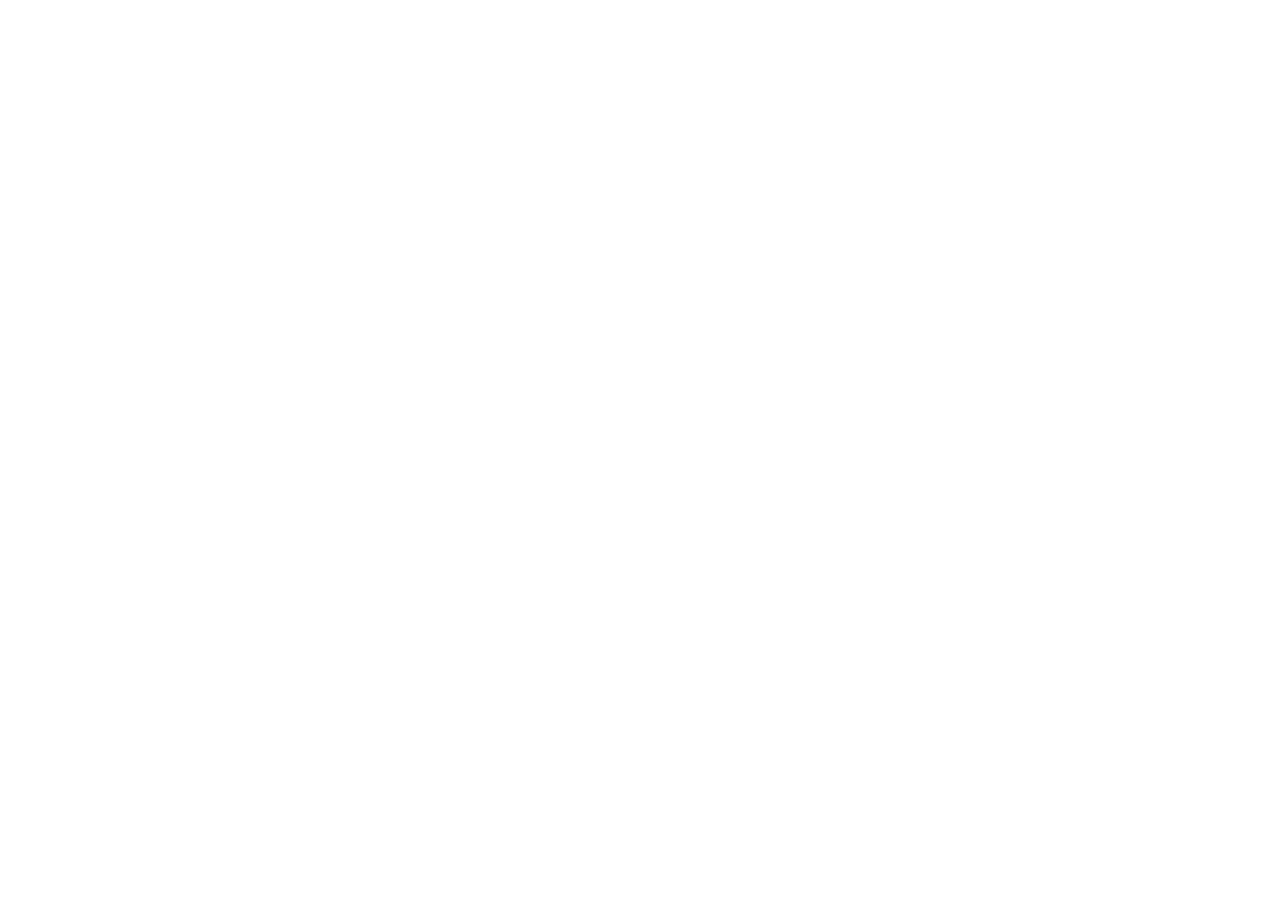
==== Formulario De Matricula/index.html @ e4a41811 "setting up environment" ====
<!DOCTYPE html>
<html lang="en">
  <head>
    <meta charset="UTF-8" />
    <meta name="viewport" content="width=device-width, initial-scale=1.0" />
    <title>Estrelas do Amanhã</title>
    <link rel="preconnect" href="https://fonts.googleapis.com" />
    <link rel="preconnect" href="https://fonts.gstatic.com" crossorigin />
    <link
      href="https://fonts.googleapis.com/css2?family=Alice&family=Asap:ital,wght@0,100..900;1,100..900&family=IBM+Plex+Mono:ital,wght@0,100;0,200;0,300;0,400;0,500;0,600;0,700;1,100;1,200;1,300;1,400;1,500;1,600;1,700&family=Inconsolata:wght@200..900&family=Maven+Pro:wght@400..900&family=Open+Sans:ital,wght@0,300..800;1,300..800&family=Roboto+Condensed:ital,wght@0,100..900;1,100..900&display=swap"
      rel="stylesheet"
    />
    <link rel="stylesheet" href="styles/index.css" />
  </head>
  <body></body>
</html>
---- Formulario De Matricula/styles/index.css ----
@import url(global.css);
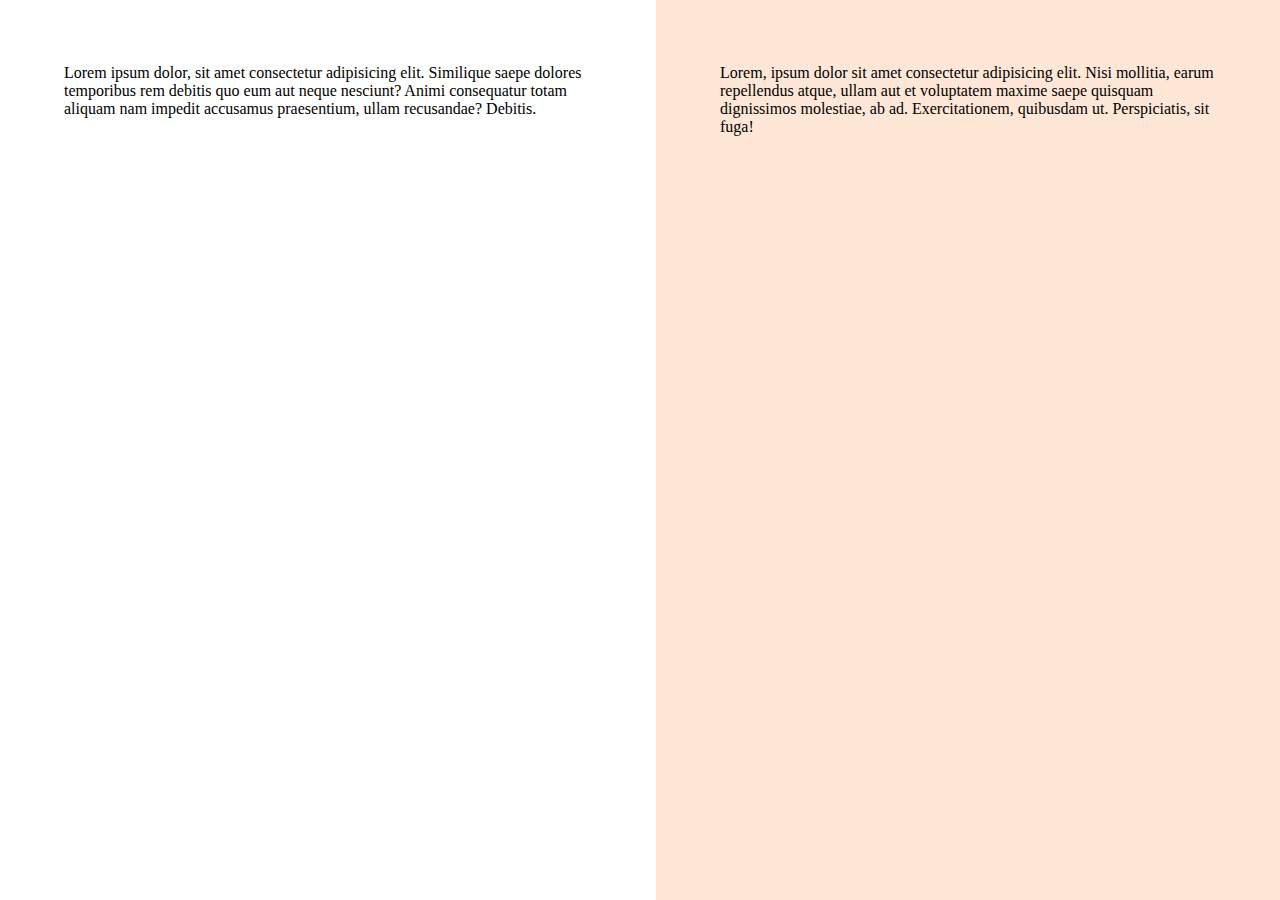
==== commit 6f4db626: "layout css" ====
--- a/Formulario De Matricula/index.html
+++ b/Formulario De Matricula/index.html
@@ -12,5 +12,25 @@
     />
     <link rel="stylesheet" href="styles/index.css" />
   </head>
-  <body></body>
+  <body>
+    <div id="app">
+      <main>
+        <div class="main-container">
+          Lorem ipsum dolor, sit amet consectetur adipisicing elit. Similique
+          saepe dolores temporibus rem debitis quo eum aut neque nesciunt? Animi
+          consequatur totam aliquam nam impedit accusamus praesentium, ullam
+          recusandae? Debitis.
+        </div>
+      </main>
+
+      <aside>
+        <div class="aside-container">
+          Lorem, ipsum dolor sit amet consectetur adipisicing elit. Nisi
+          mollitia, earum repellendus atque, ullam aut et voluptatem maxime
+          saepe quisquam dignissimos molestiae, ab ad. Exercitationem, quibusdam
+          ut. Perspiciatis, sit fuga!
+        </div>
+      </aside>
+    </div>
+  </body>
 </html>
--- a/Formulario De Matricula/styles/index.css
+++ b/Formulario De Matricula/styles/index.css
@@ -1 +1,2 @@
 @import url(global.css);
+@import url(layout.css);
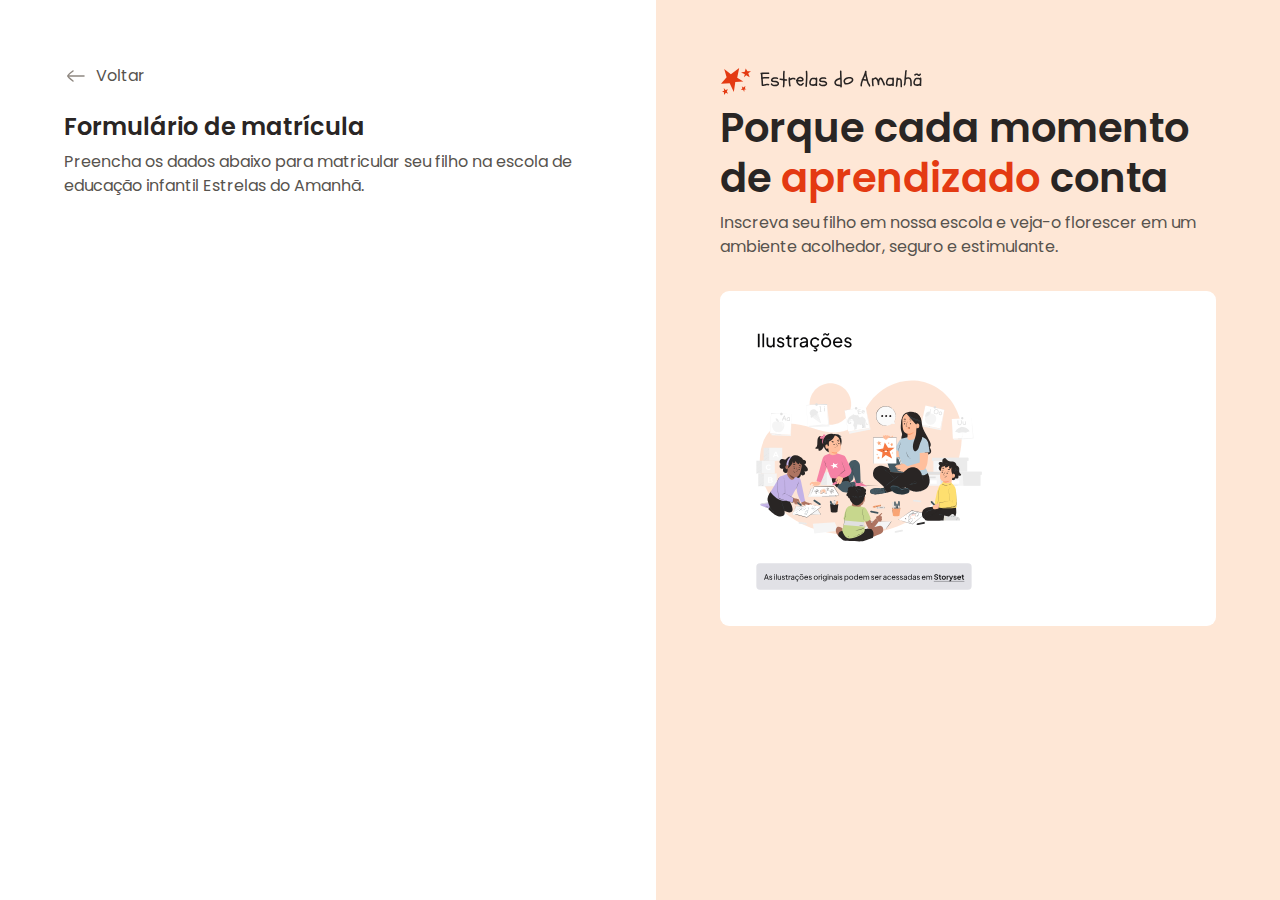
==== commit b36f19b1: "Conteúdo aside e conteúdo inicial do main" ====
--- a/Formulario De Matricula/index.html
+++ b/Formulario De Matricula/index.html
@@ -6,8 +6,10 @@
     <title>Estrelas do Amanhã</title>
     <link rel="preconnect" href="https://fonts.googleapis.com" />
     <link rel="preconnect" href="https://fonts.gstatic.com" crossorigin />
+    <link rel="preconnect" href="https://fonts.googleapis.com" />
+    <link rel="preconnect" href="https://fonts.gstatic.com" crossorigin />
     <link
-      href="https://fonts.googleapis.com/css2?family=Alice&family=Asap:ital,wght@0,100..900;1,100..900&family=IBM+Plex+Mono:ital,wght@0,100;0,200;0,300;0,400;0,500;0,600;0,700;1,100;1,200;1,300;1,400;1,500;1,600;1,700&family=Inconsolata:wght@200..900&family=Maven+Pro:wght@400..900&family=Open+Sans:ital,wght@0,300..800;1,300..800&family=Roboto+Condensed:ital,wght@0,100..900;1,100..900&display=swap"
+      href="https://fonts.googleapis.com/css2?family=Alice&family=Asap:ital,wght@0,100..900;1,100..900&family=IBM+Plex+Mono:ital,wght@0,100;0,200;0,300;0,400;0,500;0,600;0,700;1,100;1,200;1,300;1,400;1,500;1,600;1,700&family=Inconsolata:wght@200..900&family=Maven+Pro:wght@400..900&family=Open+Sans:ital,wght@0,300..800;1,300..800&family=Poppins:ital,wght@0,100;0,200;0,300;0,400;0,500;0,600;0,700;0,800;0,900;1,100;1,200;1,300;1,400;1,500;1,600;1,700;1,800;1,900&family=Roboto+Condensed:ital,wght@0,100..900;1,100..900&display=swap"
       rel="stylesheet"
     />
     <link rel="stylesheet" href="styles/index.css" />
@@ -16,19 +18,41 @@
     <div id="app">
       <main>
         <div class="main-container">
-          Lorem ipsum dolor, sit amet consectetur adipisicing elit. Similique
-          saepe dolores temporibus rem debitis quo eum aut neque nesciunt? Animi
-          consequatur totam aliquam nam impedit accusamus praesentium, ullam
-          recusandae? Debitis.
+          <div class="back">
+            <img src="assets/icons/arrow-left-02.svg" alt="Ícone de voltar" />
+            <span>Voltar</span>
+          </div>
+
+          <h1>Formulário de matrícula</h1>
+          <p>
+            Preencha os dados abaixo para matricular seu filho na escola de
+            educação infantil Estrelas do Amanhã.
+          </p>
         </div>
       </main>
 
       <aside>
         <div class="aside-container">
-          Lorem, ipsum dolor sit amet consectetur adipisicing elit. Nisi
-          mollitia, earum repellendus atque, ullam aut et voluptatem maxime
-          saepe quisquam dignissimos molestiae, ab ad. Exercitationem, quibusdam
-          ut. Perspiciatis, sit fuga!
+          <header>
+            <img
+              src="assets/Frame 48095956.svg"
+              alt="Logo estrelas do amanhã"
+            />
+            <h2>
+              Porque cada momento de
+              <span>aprendizado </span>
+              conta
+            </h2>
+            <p>
+              Inscreva seu filho em nossa escola e veja-o florescer em um
+              ambiente acolhedor, seguro e estimulante.
+            </p>
+          </header>
+
+          <img
+            src="assets/Ilustrações.svg"
+            alt="Ilustração de uma professora com uma crianças prestando atenção"
+          />
         </div>
       </aside>
     </div>
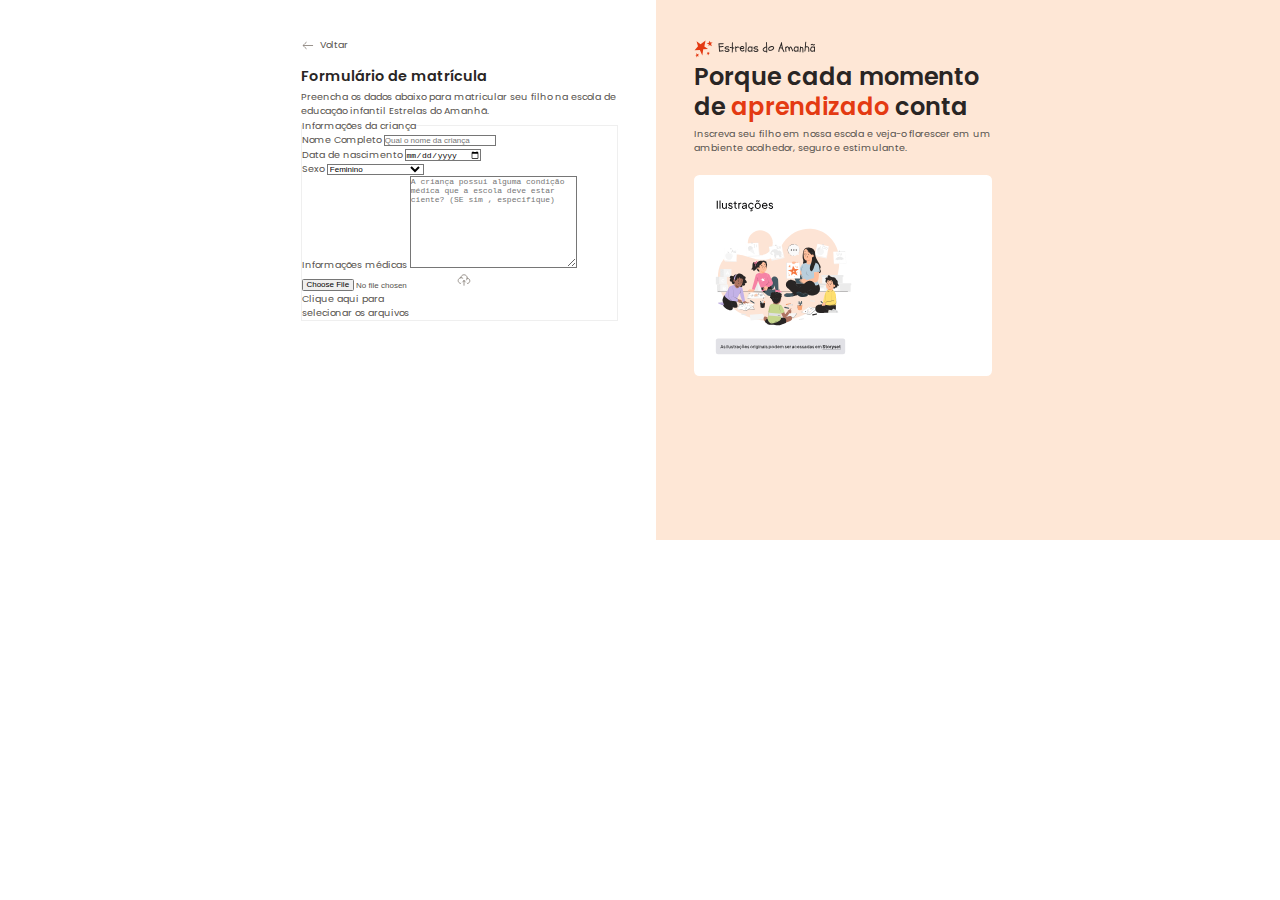
==== commit 3585e6c5: "Iniciando o formulario" ====
--- a/Formulario De Matricula/index.html
+++ b/Formulario De Matricula/index.html
@@ -28,6 +28,53 @@
             Preencha os dados abaixo para matricular seu filho na escola de
             educação infantil Estrelas do Amanhã.
           </p>
+
+          <for action="" method="post" enctype="multipart/form-data">
+            <fieldset class="child-info">
+              <legend>Informações da criança</legend>
+
+              <div class="inupt-wrapper">
+                <label for="fullname">Nome Completo</label>
+                <input
+                  id="fullname"
+                  type="text"
+                  placeholder="Qual o nome da criança"
+                />
+              </div>
+
+              <div class="input-wrapper">
+                <label for="">Data de nascimento</label>
+                <input type="date" id="birth" lang="pt-BR" />
+              </div>
+
+              <div class="select-wrapper">
+                <label for="gender">Sexo</label>
+                <select name="gender" id="gender">
+                  <option value="female">Feminino</option>
+                  <option value="male">Masculino</option>
+                  <option value="na">Prefiro não responder</option>
+                </select>
+              </div>
+
+              <div class="textarea-wrapper">
+                <label for="medical-info">Informações médicas</label>
+                <textarea
+                  name="medical-info"
+                  id="medical-info"
+                  cols="30"
+                  rows="10"
+                  placeholder="A criança possui alguma condição médica que a escola deve estar ciente? (SE sim , especifique)"
+                ></textarea>
+              </div>
+
+              <div class="droparea-wrapper">
+                <input type="file" id="birth-file" name="birth-file" />
+                <img src="assets/icons/cloud-upload.svg" alt="">
+                <p>Clique aqui para <br>
+                selecionar os arquivos</p>
+              </div>
+            </fieldset>
+          </form>
         </div>
       </main>
 
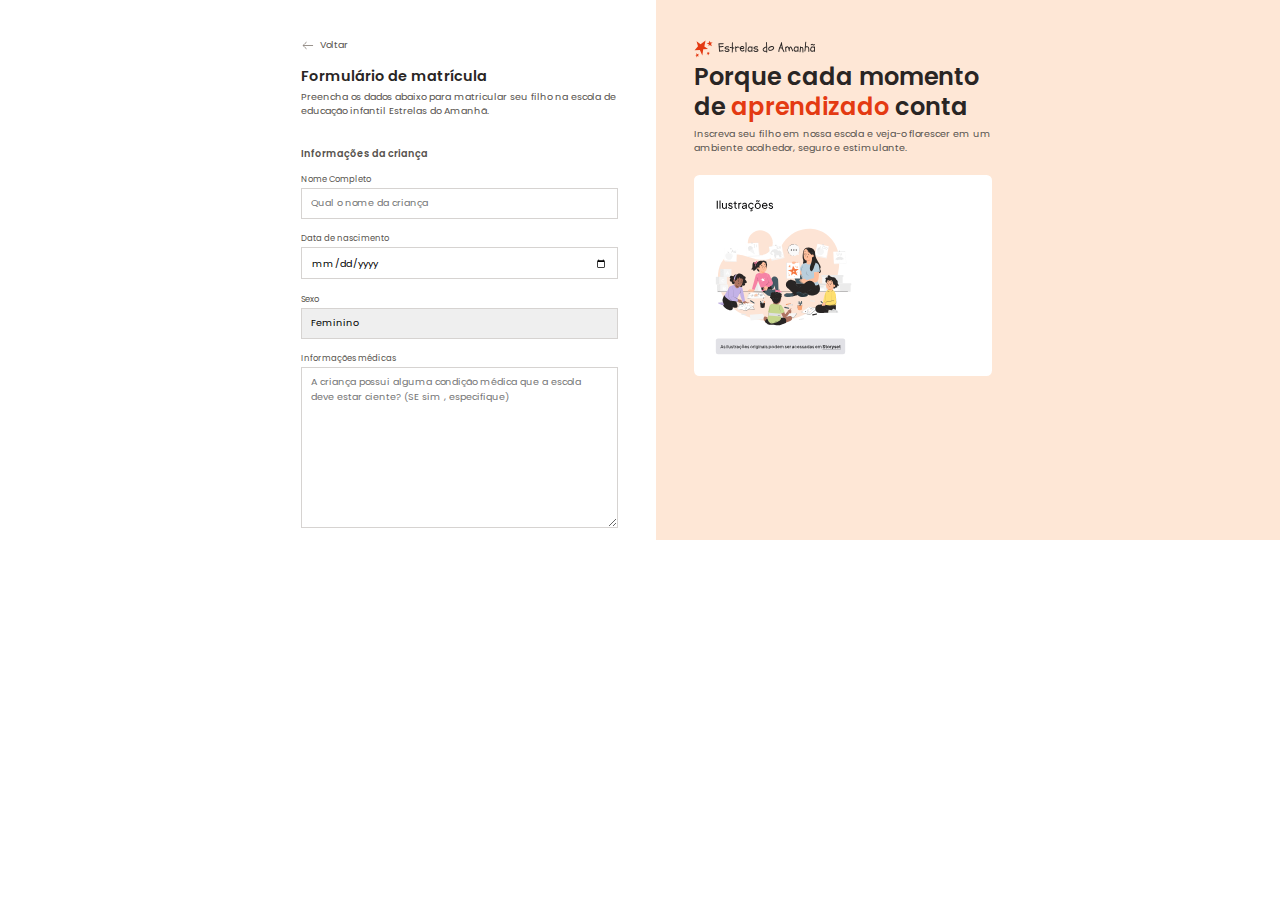
==== commit 2dd8bbd8: "Iniciando os estilos do formulario" ====
--- a/Formulario De Matricula/index.html
+++ b/Formulario De Matricula/index.html
@@ -29,11 +29,10 @@
             educação infantil Estrelas do Amanhã.
           </p>
 
-          <for action="" method="post" enctype="multipart/form-data">
+          <form action="" method="post" enctype="multipart/form-data">
             <fieldset class="child-info">
               <legend>Informações da criança</legend>
-
-              <div class="inupt-wrapper">
+              <div class="input-wrapper">
                 <label for="fullname">Nome Completo</label>
                 <input
                   id="fullname"
@@ -69,9 +68,11 @@
 
               <div class="droparea-wrapper">
                 <input type="file" id="birth-file" name="birth-file" />
-                <img src="assets/icons/cloud-upload.svg" alt="">
-                <p>Clique aqui para <br>
-                selecionar os arquivos</p>
+                <img src="assets/icons/cloud-upload.svg" alt="" />
+                <p>
+                  Clique aqui para <br />
+                  selecionar os arquivos
+                </p>
               </div>
             </fieldset>
           </form>
--- a/Formulario De Matricula/styles/index.css
+++ b/Formulario De Matricula/styles/index.css
@@ -1,2 +1,3 @@
 @import url(global.css);
 @import url(layout.css);
+@import url(forms.css);
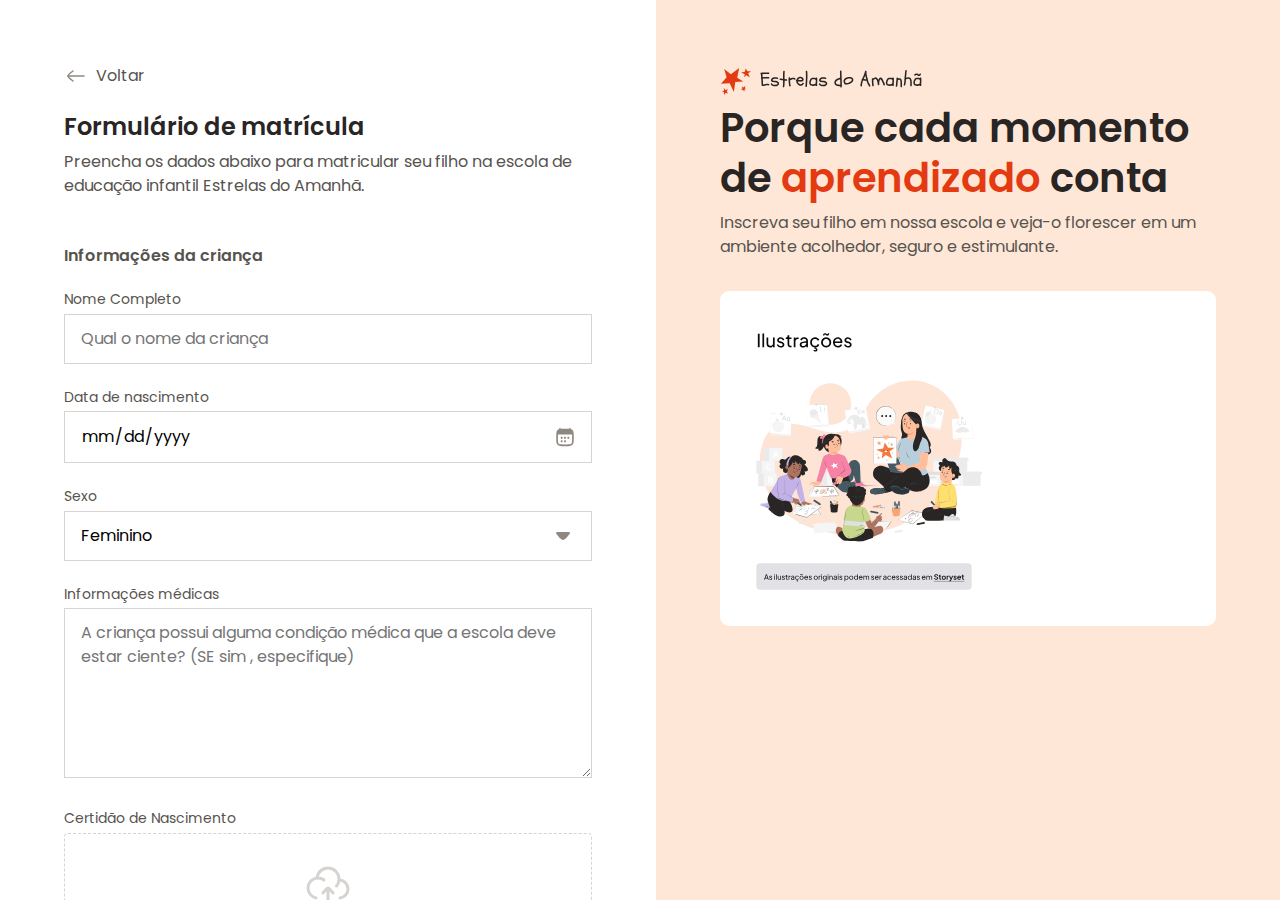
==== commit f382368e: "Trabalhando no campo de envio de arquivos" ====
--- a/Formulario De Matricula/index.html
+++ b/Formulario De Matricula/index.html
@@ -61,18 +61,44 @@
                   name="medical-info"
                   id="medical-info"
                   cols="30"
-                  rows="10"
+                  rows="6"
                   placeholder="A criança possui alguma condição médica que a escola deve estar ciente? (SE sim , especifique)"
                 ></textarea>
               </div>
 
               <div class="droparea-wrapper">
-                <input type="file" id="birth-file" name="birth-file" />
-                <img src="assets/icons/cloud-upload.svg" alt="" />
-                <p>
-                  Clique aqui para <br />
-                  selecionar os arquivos
-                </p>
+                <label for="birth-file">Certidão de Nascimento</label>
+
+                <div class="dropzone">
+                  <input type="file" id="birth-file" name="birth-file" />
+                  <svg
+                    width="48"
+                    height="48"
+                    viewBox="0 0 48 48"
+                    fill="none"
+                    xmlns="http://www.w3.org/2000/svg"
+                  >
+                    <path
+                      d="M34.9552 18.0221C34.97 18.022 34.985 18.022 35 18.022C39.9706 18.022 44 22.0588 44 27.0386C44 31.6796 40.5 35.5016 36 36M34.9552 18.0221C34.9848 17.6921 35 17.3579 35 17.0202C35 10.9339 30.0752 6 24 6C18.2465 6 13.5247 10.4253 13.0408 16.0638M34.9552 18.0221C34.7506 20.2952 33.8572 22.3692 32.4856 24.033M13.0408 16.0638C7.96796 16.5475 4 20.8278 4 26.0366C4 30.8834 7.43552 34.9264 12 35.8546M13.0408 16.0638C13.3565 16.0337 13.6765 16.0183 14 16.0183C16.2516 16.0183 18.3295 16.7639 20.001 18.022"
+                      stroke="#D6D3D1"
+                      stroke-width="3"
+                      stroke-linecap="round"
+                      stroke-linejoin="round"
+                    />
+                    <path
+                      d="M24 26V42M24 26C22.5996 26 19.9831 29.9886 19 31M24 26C25.4004 26 28.017 29.9886 29 31"
+                      stroke="#D6D3D1"
+                      stroke-width="3"
+                      stroke-linecap="round"
+                      stroke-linejoin="round"
+                    />
+                  </svg>
+
+                  <p>
+                    Clique aqui para <br />
+                    selecionar os arquivos
+                  </p>
+                </div>
               </div>
             </fieldset>
           </form>
